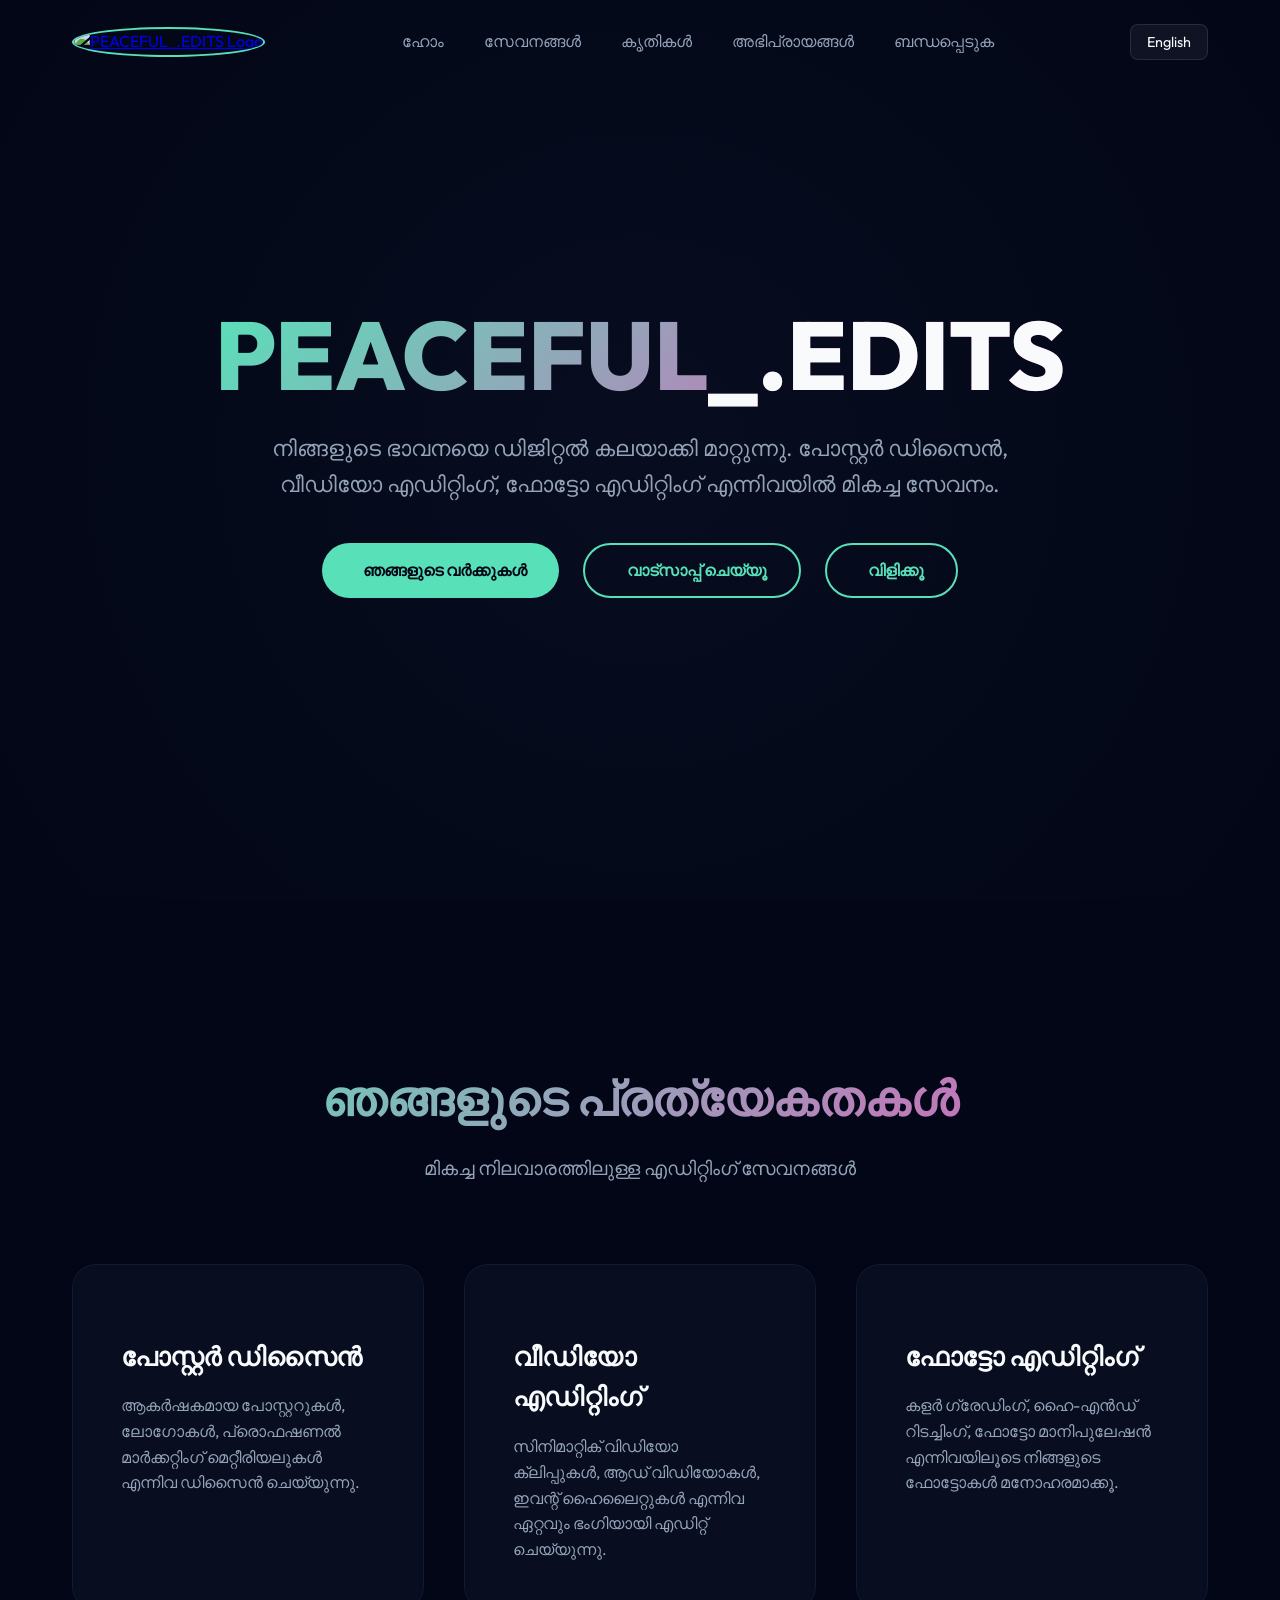
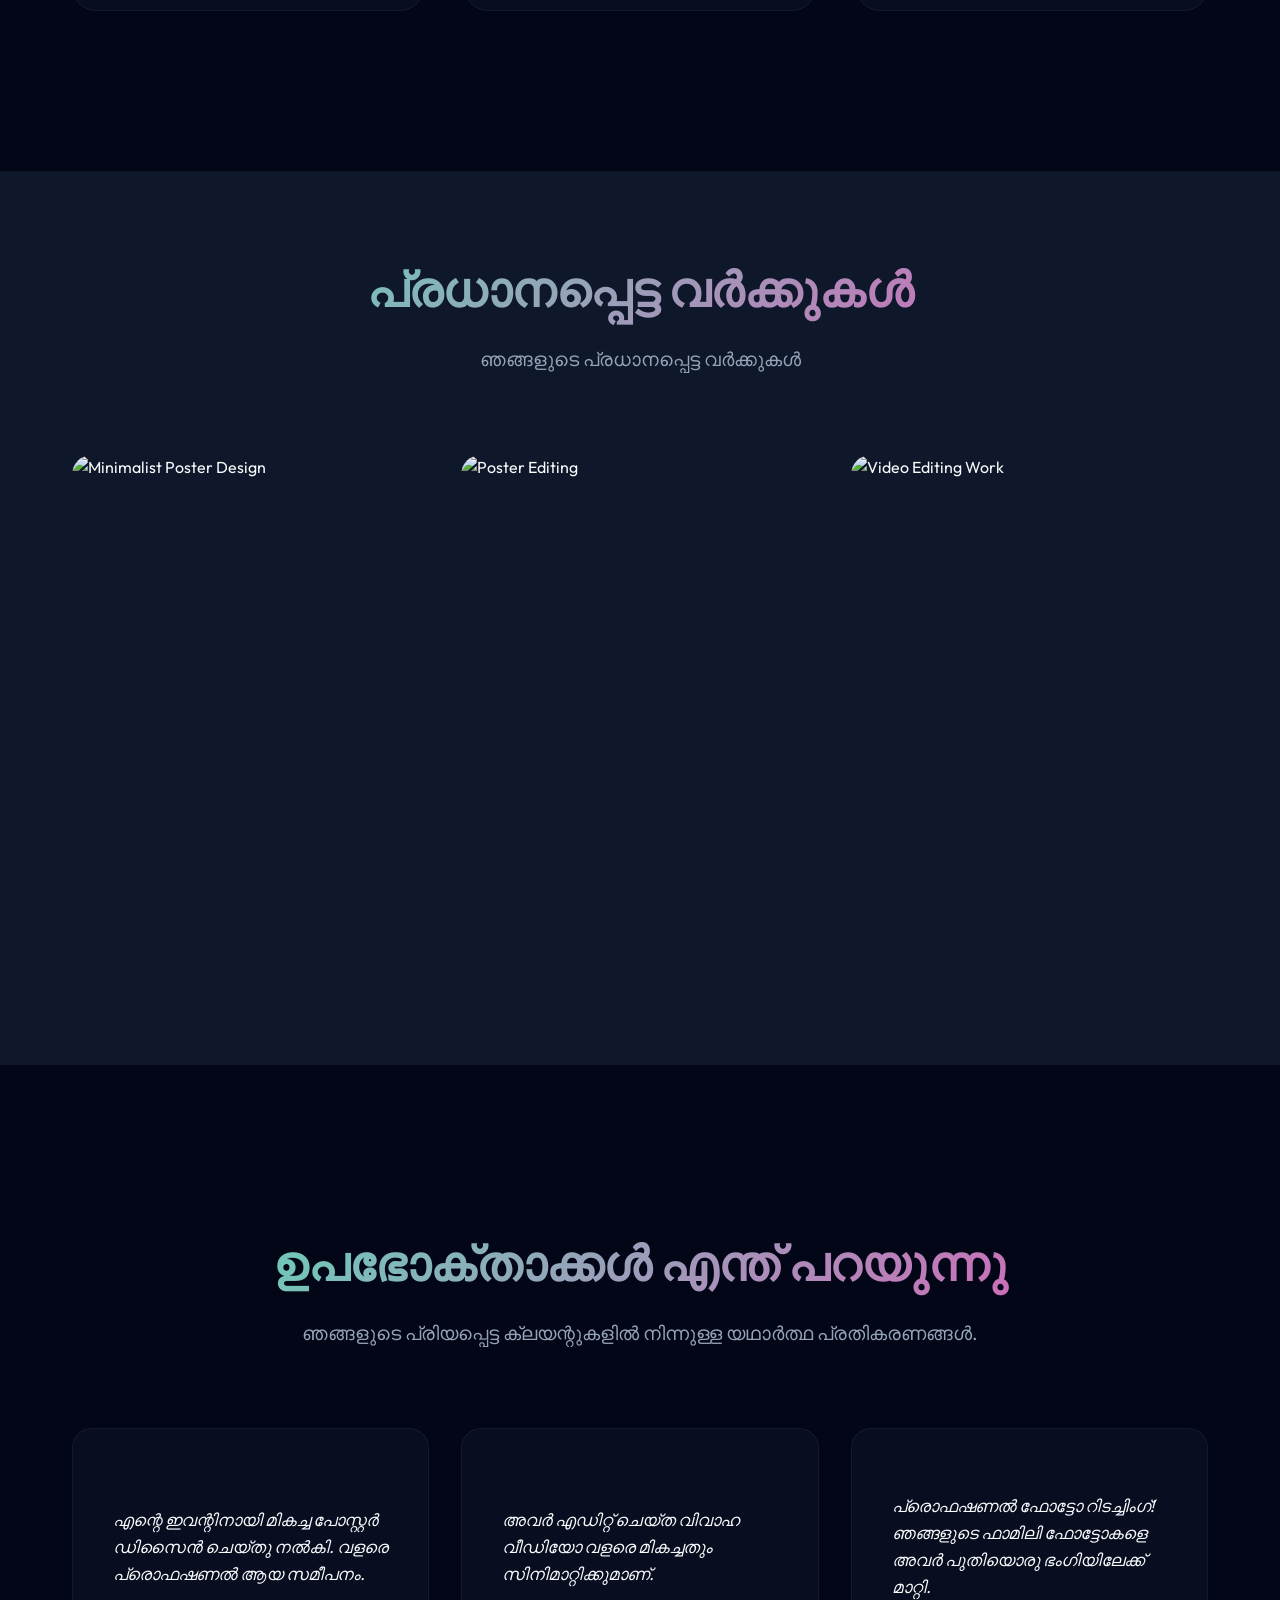
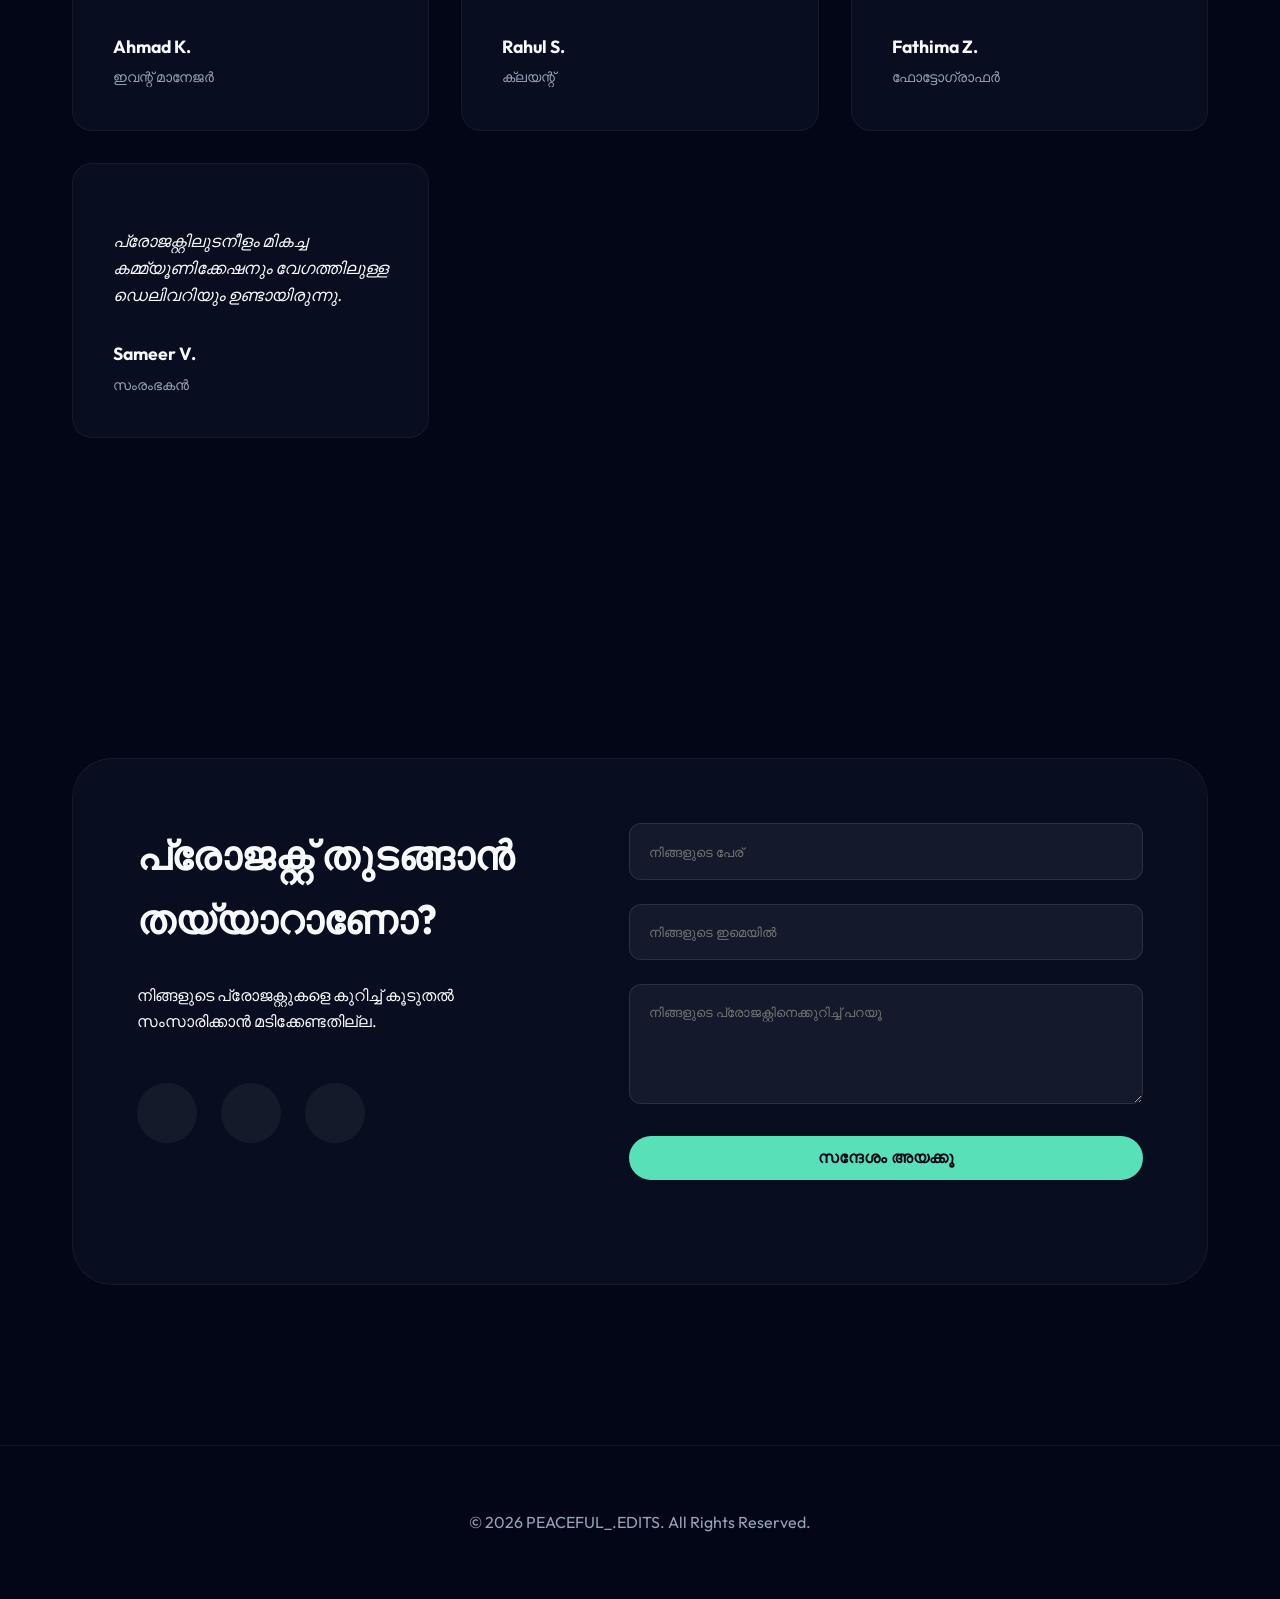
==== index.html @ 9d4e88ed "Add files via upload" ====
<!DOCTYPE html>
<html lang="en">
<head>
    <meta charset="UTF-8">
    <meta name="viewport" content="width=device-width, initial-scale=1.0">
    <title>PEACEFUL_.EDITS | Creative Portfolio</title>
    <meta name="description" content="Official portfolio of PEACEFUL_.EDITS. Experts in Poster Design, Video Editing, and Photo Editing. Bringing your creative vision to life.">
    <link rel="stylesheet" href="style.css">
    <link rel="preconnect" href="https://fonts.googleapis.com">
    <link rel="preconnect" href="https://fonts.gstatic.com" crossorigin>
    <link href="https://fonts.googleapis.com/css2?family=Outfit:wght@300;400;600;800&family=Playfair+Display:ital,wght@0,400..900;1,400..900&display=swap" rel="stylesheet">
    <script src="https://unpkg.com/lucide@latest"></script>
</head>
<body>
    <header id="navbar">
        <div class="container">
            <div class="logo">
                <a href="#home">
                    <img src="https://i.postimg.cc/RCPWM8dN/Screenshot-2026-04-01-063146.png" alt="PEACEFUL_.EDITS Logo">
                </a>
            </div>
            <nav>
                <ul class="nav-links">
                    <li><a href="#home" data-en="Home" data-ml="ഹോം">Home</a></li>
                    <li><a href="#services" data-en="Services" data-ml="സേവനങ്ങൾ">Services</a></li>
                    <li><a href="#portfolio" data-en="Works" data-ml="കൃതികൾ">Works</a></li>
                    <li><a href="#testimonials" data-en="Reviews" data-ml="അഭിപ്രായങ്ങൾ">Reviews</a></li>
                    <li><a href="#contact" data-en="Contact" data-ml="ബന്ധപ്പെടുക">Contact</a></li>
                </ul>
            </nav>
            <div class="nav-actions">
                <button id="lang-toggle" class="lang-btn">EN / മലയാളം</button>
                <div class="menu-toggle" id="mobile-menu">
                    <ion-icon name="menu-outline"></ion-icon>
                </div>
            </div>
        </div>
    </header>

    <section id="home" class="hero">
        <div class="hero-overlay"></div>
        <div class="container">
            <div class="hero-content">
                <h1 class="animate-up">PEACEFUL<span>_.EDITS</span></h1>
                <p class="animate-up delay-1" data-en="Transforming your imagination into digital art. Best service in Poster Design, Video Editing, and Photo Editing." data-ml="നിങ്ങളുടെ ഭാവനയെ ഡിജിറ്റൽ കലയാക്കി മാറ്റുന്നു. പോസ്റ്റർ ഡിസൈൻ, വീഡിയോ എഡിറ്റിംഗ്, ഫോട്ടോ എഡിറ്റിംഗ് എന്നിവയിൽ മികച്ച സേവനം.">നിങ്ങളുടെ ഭാവനയെ ഡിജിറ്റൽ കലയാക്കി മാറ്റുന്നു. പോസ്റ്റർ ഡിസൈൻ, വീഡിയോ എഡിറ്റിംഗ്, ഫോട്ടോ എഡിറ്റിംഗ് എന്നിവയിൽ മികച്ച സേവനം.</p>
                <div class="hero-btns animate-up delay-2">
                    <a href="#portfolio" class="btn btn-primary">
                        <ion-icon name="briefcase-outline"></ion-icon>
                        <span data-en="Our Works" data-ml="ഞങ്ങളുടെ വർക്കുകൾ">ഞങ്ങളുടെ വർക്കുകൾ</span>
                    </a>
                    <a href="https://wa.me/919544873314" class="btn btn-outline">
                        <ion-icon name="logo-whatsapp"></ion-icon>
                        <span data-en="WhatsApp Us" data-ml="വാട്സാപ്പ് ചെയ്യൂ">വാട്സാപ്പ് ചെയ്യൂ</span>
                    </a>
                    <a href="tel:+919544873314" class="btn btn-outline">
                        <ion-icon name="call-outline"></ion-icon>
                        <span data-en="Call Us" data-ml="വിളിക്കൂ">വിളിക്കൂ</span>
                    </a>
                </div>
            </div>
        </div>
    </section>

    <section id="services" class="services">
        <div class="container">
            <div class="section-title">
                <h2 data-en="Our Specialization" data-ml="ഞങ്ങളുടെ പ്രത്യേകതകൾ">Our Specialization</h2>
                <p data-en="Premium quality editing services" data-ml="മികച്ച നിലവാരത്തിലുള്ള എഡിറ്റിംഗ് സേവനങ്ങൾ">മികച്ച നിലവാരത്തിലുള്ള എഡിറ്റിംഗ് സേവനങ്ങൾ</p>
            </div>
            <div class="services-grid">
                <div class="service-card animate-up">
                    <div class="service-icon"><ion-icon name="color-palette-outline"></ion-icon></div>
                    <h3 data-en="Poster Design" data-ml="പോസ്റ്റർ ഡിസൈൻ">Poster Design</h3>
                    <p data-en="Designing attractive posters, logos, and professional marketing materials." data-ml="ആകർഷകമായ പോസ്റ്ററുകൾ, ലോഗോകൾ, പ്രൊഫഷണൽ മാർക്കറ്റിംഗ് മെറ്റീരിയലുകൾ എന്നിവ ഡിസൈൻ ചെയ്യുന്നു.">ആകർഷകമായ പോസ്റ്ററുകൾ, ലോഗോകൾ, പ്രൊഫഷണൽ മാർക്കറ്റിംഗ് മെറ്റീരിയലുകൾ എന്നിവ ഡിസൈൻ ചെയ്യുന്നു.</p>
                </div>
                <div class="service-card animate-up delay-1">
                    <div class="service-icon"><ion-icon name="videocam-outline"></ion-icon></div>
                    <h3 data-en="Video Editing" data-ml="വീഡിയോ എഡിറ്റിംഗ്">Video Editing</h3>
                    <p data-en="Cinematic video clips, ad videos, and event highlights are edited most beautifully." data-ml="സിനിമാറ്റിക് വിഡിയോ ക്ലിപ്പുകൾ, ആഡ് വിഡിയോകൾ, ഇവന്റ് ഹൈലൈറ്റുകൾ എന്നിവ ഏറ്റവും ഭംഗിയായി എഡിറ്റ് ചെയ്യുന്നു.">സിനിമാറ്റിക് വിഡിയോ ക്ലിപ്പുകൾ, ആഡ് വിഡിയോകൾ, ഇവന്റ് ഹൈലൈറ്റുകൾ എന്നിവ ഏറ്റവും ഭംഗിയായി എഡിറ്റ് ചെയ്യുന്നു.</p>
                </div>
                <div class="service-card animate-up delay-2">
                    <div class="service-icon"><ion-icon name="camera-outline"></ion-icon></div>
                    <h3 data-en="Photo Editing" data-ml="ഫോട്ടോ എഡിറ്റിംഗ്">Photo Editing</h3>
                    <p data-en="Make your photos beautiful through color grading, high-end retouching, and photo manipulation." data-ml="കളർ ഗ്രേഡിംഗ്, ഹൈ-എൻഡ് റിടച്ചിംഗ്, ഫോട്ടോ മാനിപുലേഷൻ എന്നിവയിലൂടെ നിങ്ങളുടെ ഫോട്ടോകൾ മനോഹരമാക്കൂ.">കളർ ഗ്രേഡിംഗ്, ഹൈ-എൻഡ് റിടച്ചിംഗ്, ഫോട്ടോ മാനിപുലേഷൻ എന്നിവയിലൂടെ നിങ്ങളുടെ ഫോട്ടോകൾ മനോഹരമാക്കൂ.</p>
                </div>
            </div>
        </div>
    </section>

    <section id="portfolio" class="portfolio">
        <div class="container">
            <div class="section-title">
                <h2 data-en="Featured Portfolio" data-ml="പ്രധാനപ്പെട്ട വർക്കുകൾ">Featured Portfolio</h2>
                <p data-en="Some of our highlighted projects" data-ml="ഞങ്ങളുടെ പ്രധാനപ്പെട്ട വർക്കുകൾ">ഞങ്ങളുടെ പ്രധാനപ്പെട്ട വർക്കുകൾ</p>
            </div>
            <div class="portfolio-grid">
                <div class="portfolio-item animate-up">
                    <div class="portfolio-img-box">
                        <img src="https://i.postimg.cc/GprLPJKK/Screenshot-2026-04-01-063219.png" alt="Minimalist Poster Design">
                    </div>
                    <div class="portfolio-info">
                        <h4 data-en="Minimalist Poster" data-ml="മിനിമലിസ്റ്റ് പോസ്റ്റർ">Minimalist Poster</h4>
                        <span data-en="Poster Design" data-ml="പോസ്റ്റർ ഡിസൈൻ">Poster Design</span>
                    </div>
                </div>
                <div class="portfolio-item animate-up delay-1">
                    <div class="portfolio-img-box">
                        <img src="https://i.postimg.cc/B6jntZMG/Screenshot-2026-04-01-063252.png" alt="Poster Editing">
                    </div>
                    <div class="portfolio-info">
                        <h4 data-en="Poster Design" data-ml="പോസ്റ്റർ ഡിസൈൻ">Poster Design</h4>
                        <span data-en="Poster Editing" data-ml="പോസ്റ്റർ എഡിറ്റിംഗ്">Poster Editing</span>
                    </div>
                </div>
                <a href="https://www.instagram.com/reel/DV6fA9Rk_r7/?utm_source=ig_web_copy_link&igsh=MzRlODBiNWFlZA==" target="_blank" class="portfolio-item animate-up delay-2">
                    <div class="portfolio-img-box">
                        <img src="https://i.postimg.cc/t4cfpXZ5/Screenshot-2026-04-01-063337.png" alt="Video Editing Work">
                        <div class="play-overlay">
                            <ion-icon name="play-circle-outline"></ion-icon>
                        </div>
                    </div>
                    <div class="portfolio-info">
                        <h4 data-en="Motion Graphics" data-ml="മോഷൻ ഗ്രാഫിക്സ്">Motion Graphics</h4>
                        <span data-en="Video Editing" data-ml="വീഡിയോ എഡിറ്റിംഗ്">Video Editing</span>
                    </div>
                </a>
            </div>
        </div>
    </section>

    <section id="testimonials" class="testimonials">
        <div class="container">
            <div class="section-title">
                <h2 data-en="What Our Customers Say" data-ml="ഉപഭോക്താക്കൾ എന്ത് പറയുന്നു">What Our Customers Say</h2>
                <p data-en="Real feedback from our valued clients." data-ml="ഞങ്ങളുടെ പ്രിയപ്പെട്ട ക്ലയന്റുകളിൽ നിന്നുള്ള യഥാർത്ഥ പ്രതികരണങ്ങൾ.">Real feedback from our valued clients.</p>
            </div>
            <div class="testimonials-grid">
                <div class="testimonial-card animate-up">
                    <div class="quote-icon"><ion-icon name="chatbubbles-outline"></ion-icon></div>
                    <p data-en="Excellent poster design for my event. Very professional approach." data-ml="എന്റെ ഇവന്റിനായി മികച്ച പോസ്റ്റർ ഡിസൈൻ ചെയ്തു നൽകി. വളരെ പ്രൊഫഷണൽ ആയ സമീപനം.">Excellent poster design for my event. Very professional approach.</p>
                    <div class="client-info">
                        <h5>Ahmad K.</h5>
                        <span data-en="Event Manager" data-ml="ഇവന്റ് മാനേജർ">Event Manager</span>
                    </div>
                </div>
                <div class="testimonial-card animate-up delay-1">
                    <div class="quote-icon"><ion-icon name="chatbubbles-outline"></ion-icon></div>
                    <p data-en="The wedding video they edited was top-notch and highly cinematic." data-ml="അവർ എഡിറ്റ് ചെയ്ത വിവാഹ വീഡിയോ വളരെ മികച്ചതും സിനിമാറ്റിക്കുമാണ്.">The wedding video they edited was top-notch and highly cinematic.</p>
                    <div class="client-info">
                        <h5>Rahul S.</h5>
                        <span data-en="Client" data-ml="ക്ലയന്റ്">Client</span>
                    </div>
                </div>
                <div class="testimonial-card animate-up delay-2">
                    <div class="quote-icon"><ion-icon name="chatbubbles-outline"></ion-icon></div>
                    <p data-en="Professional photo retouching! They made our family photos look amazing." data-ml="പ്രൊഫഷണൽ ഫോട്ടോ റിടച്ചിംഗ്! ഞങ്ങളുടെ ഫാമിലി ഫോട്ടോകളെ അവർ പുതിയൊരു ഭംഗിയിലേക്ക് മാറ്റി.">Professional photo retouching! They made our family photos look amazing.</p>
                    <div class="client-info">
                        <h5>Fathima Z.</h5>
                        <span data-en="Photographer" data-ml="ഫോട്ടോഗ്രാഫർ">Photographer</span>
                    </div>
                </div>
                <div class="testimonial-card animate-up">
                    <div class="quote-icon"><ion-icon name="chatbubbles-outline"></ion-icon></div>
                    <p data-en="Fast delivery and great communication throughout the project." data-ml="പ്രോജക്റ്റിലുടനീളം മികച്ച കമ്മ്യൂണിക്കേഷനും വേഗത്തിലുള്ള ഡെലിവറിയും ഉണ്ടായിരുന്നു.">Fast delivery and great communication throughout the project.</p>
                    <div class="client-info">
                        <h5>Sameer V.</h5>
                        <span data-en="Entrepreneur" data-ml="സംരംഭകൻ">Entrepreneur</span>
                    </div>
                </div>
            </div>
        </div>
    </section>

    <section id="contact" class="contact">
        <div class="container">
            <div class="contact-box animate-up">
                <div class="contact-info">
                    <h2 data-en="Ready to Build Your Project?" data-ml="പ്രോജക്റ്റ് തുടങ്ങാൻ തയ്യാറാണോ?">Ready to Build Your Project?</h2>
                    <p data-en="Feel free to talk more about your projects." data-ml="നിങ്ങളുടെ പ്രോജക്റ്റുകളെ കുറിച്ച് കൂടുതൽ സംസാരിക്കാൻ മടിക്കേണ്ടതില്ല.">നിങ്ങളുടെ പ്രോജക്റ്റുകളെ കുറിച്ച് കൂടുതൽ സംസാരിക്കാൻ മടിക്കേണ്ടതില്ല.</p>
                    <div class="social-links">
                        <a href="https://instagram.com/peaceful_.edits" target="_blank" title="Instagram"><ion-icon name="logo-instagram"></ion-icon></a>
                        <a href="https://wa.me/919544873314" target="_blank" title="WhatsApp"><ion-icon name="logo-whatsapp"></ion-icon></a>
                        <a href="tel:+919544873314" title="Call"><ion-icon name="call-outline"></ion-icon></a>
                    </div>
                </div>
                <form id="contact-form" class="contact-form">
                    <div class="form-group">
                        <input type="text" placeholder="Your Name" data-placeholder-en="Your Name" data-placeholder-ml="നിങ്ങളുടെ പേര്" required>
                    </div>
                    <div class="form-group">
                        <input type="email" placeholder="Your Email" data-placeholder-en="Your Email" data-placeholder-ml="നിങ്ങളുടെ ഇമെയിൽ" required>
                    </div>
                    <div class="form-group">
                        <textarea placeholder="Tell us about your project" data-placeholder-en="Tell us about your project" data-placeholder-ml="നിങ്ങളുടെ പ്രോജക്റ്റിനെക്കുറിച്ച് പറയൂ" rows="5" required></textarea>
                    </div>
                    <button type="submit" class="btn btn-primary" data-en="Send Message" data-ml="സന്ദേശം അയക്കൂ">Send Message</button>
                    <p id="form-status" class="form-status"></p>
                </form>
            </div>
        </div>
    </section>

    <footer>
        <div class="container">
            <p>&copy; 2026 PEACEFUL_.EDITS. All Rights Reserved.</p>
        </div>
    </footer>

    <script src="script.js"></script>
    <script type="module" src="https://unpkg.com/ionicons@5.5.2/dist/ionicons/ionicons.esm.js"></script>
    <script nomodule src="https://unpkg.com/ionicons@5.5.2/dist/ionicons/ionicons.js"></script>
</body>
</html>
---- style.css ----
:root {
    --primary: #58E1B9;
    --dark: #0F172A;
    --darker: #020617;
    --white: #F8FAFC;
    --gray: #94A3B8;
    --accent: #E158B9;
    --gradient: linear-gradient(135deg, #58E1B9, #E158B9);
    --transition: all 0.4s cubic-bezier(0.2, 1, 0.3, 1);
}

* {
    margin: 0;
    padding: 0;
    box-sizing: border-box;
}

body {
    font-family: 'Outfit', sans-serif;
    line-height: 1.6;
    background-color: var(--darker);
    color: var(--white);
    overflow-x: hidden;
}

.container {
    max-width: 1200px;
    margin: 0 auto;
    padding: 0 2rem;
}

/* Header & Navbar */
#navbar {
    position: fixed;
    top: 0;
    left: 0;
    width: 100%;
    z-index: 1000;
    padding: 1.5rem 0;
    background: transparent;
    transition: var(--transition);
}

#navbar.scrolled {
    background: rgba(2, 6, 23, 0.85);
    backdrop-filter: blur(12px);
    padding: 1rem 0;
    border-bottom: 1px solid rgba(255, 255, 255, 0.1);
}

#navbar .container {
    display: flex;
    justify-content: space-between;
    align-items: center;
}

.logo {
    display: flex;
    align-items: center;
    gap: 1rem;
    cursor: pointer;
}

.logo img {
    height: 50px;
    width: 50px;
    border-radius: 50%;
    object-fit: cover;
    border: 2px solid var(--primary);
    transition: var(--transition);
}

.logo:hover img {
    transform: scale(1.1) rotate(5deg);
    border-color: var(--accent);
}

.nav-links {
    display: flex;
    list-style: none;
    gap: 2.5rem;
}

.nav-links a {
    text-decoration: none;
    color: var(--gray);
    font-weight: 500;
    transition: var(--transition);
    position: relative;
}

.nav-links a:hover, .nav-links a.active {
    color: var(--white);
}

.nav-links a::after {
    content: '';
    position: absolute;
    bottom: -5px;
    left: 0;
    width: 0;
    height: 2px;
    background: var(--primary);
    transition: var(--transition);
}

.nav-links a:hover::after {
    width: 100%;
}

.nav-actions {
    display: flex;
    align-items: center;
    gap: 1.5rem;
}

.lang-btn {
    background: rgba(255, 255, 255, 0.05);
    border: 1px solid rgba(255, 255, 255, 0.1);
    color: var(--white);
    padding: 0.5rem 1rem;
    border-radius: 8px;
    cursor: pointer;
    font-family: inherit;
    font-size: 0.9rem;
    transition: var(--transition);
}

.lang-btn:hover {
    background: var(--primary);
    color: var(--darker);
}

.menu-toggle {
    display: none;
    font-size: 2rem;
    cursor: pointer;
    color: var(--white);
    transition: var(--transition);
}

.menu-toggle:hover {
    color: var(--primary);
}

/* Hero Section */
.hero {
    height: 100vh;
    display: flex;
    align-items: center;
    justify-content: center;
    position: relative;
    background: url('https://i.postimg.cc/ZqVWCMmd/hero.jpg') center/cover no-repeat;
    /* I used an Unsplash alternative in case the path to the generated image is not straightforward yet */
    text-align: center;
    overflow: hidden;
}

.hero-overlay {
    position: absolute;
    top: 0;
    left: 0;
    width: 100%;
    height: 100%;
    background: radial-gradient(circle, rgba(15, 23, 42, 0.4) 0%, rgba(2, 6, 23, 0.9) 100%);
}

.hero-content {
    position: relative;
    z-index: 1;
}

.hero h1 {
    font-size: clamp(3rem, 10vw, 6rem);
    font-weight: 800;
    margin-bottom: 1.5rem;
    line-height: 1.1;
    background: var(--gradient);
    -webkit-background-clip: text;
    background-clip: text;
    -webkit-text-fill-color: transparent;
}

.hero h1 span {
    color: var(--white);
    -webkit-text-fill-color: var(--white);
}

.hero p {
    font-size: clamp(1rem, 2.5vw, 1.4rem);
    color: var(--gray);
    max-width: 800px;
    margin: 0 auto 2.5rem;
}

.hero-btns {
    display: flex;
    justify-content: center;
    gap: 1.5rem;
}

.btn {
    padding: 0.8rem 2rem;
    border-radius: 50px;
    font-weight: 600;
    text-decoration: none;
    transition: var(--transition);
    display: inline-flex;
    align-items: center;
    justify-content: center;
    gap: 0.6rem;
    cursor: pointer;
    border: none;
    font-size: 1rem;
}

.btn ion-icon {
    font-size: 1.3rem;
}

.btn-primary {
    background: var(--primary);
    color: var(--darker);
}

.btn-primary:hover {
    transform: translateY(-5px);
    box-shadow: 0 10px 20px rgba(88, 225, 185, 0.3);
}

.btn-outline {
    background: transparent;
    border: 2px solid var(--primary);
    color: var(--primary);
}


/* Services */
.services {
    padding: 10rem 0;
}

.section-title {
    text-align: center;
    margin-bottom: 5rem;
}

.section-title h2 {
    font-size: 3rem;
    margin-bottom: 1rem;
    background: var(--gradient);
    -webkit-background-clip: text;
    background-clip: text;
    -webkit-text-fill-color: transparent;
}

.section-title p {
    color: var(--gray);
    font-size: 1.2rem;
}

.services-grid {
    display: grid;
    grid-template-columns: repeat(auto-fit, minmax(300px, 1fr));
    gap: 2.5rem;
}

.service-card {
    background: rgba(15, 23, 42, 0.5);
    padding: 3rem;
    border-radius: 24px;
    border: 1px solid rgba(255, 255, 255, 0.05);
    transition: var(--transition);
    backdrop-filter: blur(8px);
}

.service-card:hover {
    transform: translateY(-10px);
    border-color: var(--primary);
    box-shadow: 0 20px 40px rgba(0, 0, 0, 0.4);
}

.service-icon {
    font-size: 2.5rem;
    color: var(--primary);
    margin-bottom: 1.5rem;
}

.service-card h3 {
    font-size: 1.6rem;
    margin-bottom: 1rem;
}

.service-card p {
    color: var(--gray);
    font-size: 1rem;
}

/* Portfolio */
.portfolio {
    padding: 5rem 0 10rem;
    background-color: var(--dark);
}

.portfolio-grid {
    display: grid;
    grid-template-columns: repeat(auto-fit, minmax(350px, 1fr));
    gap: 2rem;
}

.portfolio-item {
    position: relative;
    border-radius: 20px;
    overflow: hidden;
    cursor: pointer;
    display: block;
    text-decoration: none;
    color: inherit;
}

.portfolio-img-box {
    height: 450px;
    transition: var(--transition);
}

.portfolio-img-box img {
    width: 100%;
    height: 100%;
    object-fit: cover;
    transition: var(--transition);
}

.play-overlay {
    position: absolute;
    top: 50%;
    left: 50%;
    transform: translate(-50%, -50%);
    font-size: 5rem;
    color: rgba(255, 255, 255, 0.5);
    z-index: 5;
    pointer-events: none;
    transition: var(--transition);
}

.portfolio-item:hover .play-overlay {
    color: rgba(255, 255, 255, 0.9);
    transform: translate(-50%, -50%) scale(1.1);
}

.portfolio-info {
    position: absolute;
    bottom: 0;
    left: 0;
    width: 100%;
    padding: 2rem;
    background: linear-gradient(to top, rgba(2, 6, 23, 0.9), transparent);
    transform: translateY(20px);
    opacity: 0;
    transition: var(--transition);
}

.portfolio-item:hover .portfolio-info {
    transform: translateY(0);
    opacity: 1;
}

.portfolio-item:hover .portfolio-img-box img {
    transform: scale(1.1);
}

.portfolio-info h4 {
    font-size: 1.3rem;
    margin-bottom: 0.3rem;
}

.portfolio-info span {
    color: var(--primary);
    font-weight: 500;
}

/* Testimonials */
.testimonials {
    padding: 10rem 0;
}

.testimonials-grid {
    display: grid;
    grid-template-columns: repeat(auto-fit, minmax(280px, 1fr));
    gap: 2rem;
}

.testimonial-card {
    background: rgba(15, 23, 42, 0.5);
    padding: 2.5rem;
    border-radius: 20px;
    border: 1px solid rgba(255, 255, 255, 0.05);
    transition: var(--transition);
    display: flex;
    flex-direction: column;
    justify-content: space-between;
}

.testimonial-card:hover {
    transform: translateY(-10px);
    border-color: var(--accent);
}

.quote-icon {
    color: var(--accent);
    margin-bottom: 1.5rem;
    opacity: 0.5;
}

.testimonial-card p {
    font-style: italic;
    color: var(--white);
    margin-bottom: 2rem;
    font-size: 1.05rem;
}

.client-info h5 {
    font-size: 1.1rem;
    margin-bottom: 0.2rem;
}

.client-info span {
    color: var(--gray);
    font-size: 0.9rem;
}

/* Contact */
.contact {
    padding: 10rem 0;
}

.contact-box {
    display: grid;
    grid-template-columns: 1fr 1.2fr;
    gap: 4rem;
    padding: 4rem;
    background: rgba(15, 23, 42, 0.5);
    border-radius: 40px;
    border: 1px solid rgba(255, 255, 255, 0.05);
}

.contact-info h2 {
    font-size: 2.5rem;
    margin-bottom: 2rem;
}

.social-links {
    display: flex;
    gap: 1.5rem;
    margin-top: 3rem;
}

.social-links {
    display: flex;
    flex-wrap: wrap;
    gap: 1.5rem;
    margin-top: 3rem;
}

.social-links a {
    width: 60px;
    height: 60px;
    background: rgba(255, 255, 255, 0.05);
    display: flex;
    align-items: center;
    justify-content: center;
    border-radius: 50%;
    color: var(--white);
    text-decoration: none;
    transition: var(--transition);
}

.social-links a:hover {
    background: var(--primary);
    color: var(--darker);
    transform: rotate(15deg) scale(1.1);
}

.contact-form {
    display: flex;
    flex-direction: column;
    gap: 1.5rem;
}

.form-group input, .form-group textarea {
    width: 100%;
    padding: 1.2rem;
    background: rgba(255, 255, 255, 0.05);
    border: 1px solid rgba(255, 255, 255, 0.1);
    border-radius: 12px;
    color: var(--white);
    font-family: inherit;
    outline: none;
    transition: var(--transition);
}

.form-group input:focus, .form-group textarea:focus {
    border-color: var(--primary);
    background: rgba(255, 255, 255, 0.1);
}

.form-status {
    text-align: center;
    margin-top: 1rem;
    font-weight: 500;
}

/* Animations */
.animate-up {
    opacity: 0;
    transform: translateY(30px);
    transition: opacity 1s cubic-bezier(0.2, 1, 0.3, 1), transform 1s cubic-bezier(0.2, 1, 0.3, 1);
}

.animate-up.show {
    opacity: 1;
    transform: translateY(0);
}

.delay-1 { transition-delay: 0.2s; }
.delay-2 { transition-delay: 0.4s; }

/* Footer */
footer {
    padding: 4rem 0;
    text-align: center;
    border-top: 1px solid rgba(255, 255, 255, 0.05);
    color: var(--gray);
}

/* Mobile Responsive Enhancements */
@media (max-width: 968px) {
    .container {
        padding: 0 1.5rem;
    }

    .contact-box {
        grid-template-columns: 1fr;
        gap: 3rem;
        padding: 2.5rem 1.5rem;
    }

    .section-title h2 {
        font-size: 2.5rem;
    }
}

@media (max-width: 768px) {
    #navbar {
        padding: 1rem 0;
        background: rgba(2, 6, 23, 0.95);
        backdrop-filter: blur(10px);
    }

    .menu-toggle {
        display: block;
        z-index: 1001;
    }

    .nav-links {
        position: fixed;
        top: 0;
        right: -100%;
        width: 80%;
        height: 100vh;
        background: var(--darker);
        flex-direction: column;
        justify-content: center;
        align-items: center;
        gap: 2rem;
        transition: 0.5s cubic-bezier(0.2, 1, 0.3, 1);
        z-index: 1000;
        box-shadow: -10px 0 30px rgba(0, 0, 0, 0.5);
    }

    .nav-links.active {
        right: 0;
    }

    .nav-links a {
        font-size: 1.5rem;
    }

    .hero {
        padding-top: 80px;
        height: auto;
        min-height: 100vh;
    }

    .hero-content h1 {
        font-size: 3.5rem;
    }

    .hero-btns {
        flex-direction: column;
        gap: 1rem;
    }

    .btn {
        width: 100%;
        padding: 1rem;
    }

    .services, .portfolio, .testimonials, .contact {
        padding: 5rem 0;
    }

    .portfolio-grid {
        grid-template-columns: 1fr;
    }

    .portfolio-img-box {
        height: 350px;
    }

    .service-card {
        padding: 2rem;
    }

    .contact-info h2 {
        font-size: 2rem;
    }

    .social-links {
        justify-content: center;
    }
}

@media (max-width: 480px) {
    .hero-content h1 {
        font-size: 2.8rem;
    }

    .section-title h2 {
        font-size: 2rem;
    }
}
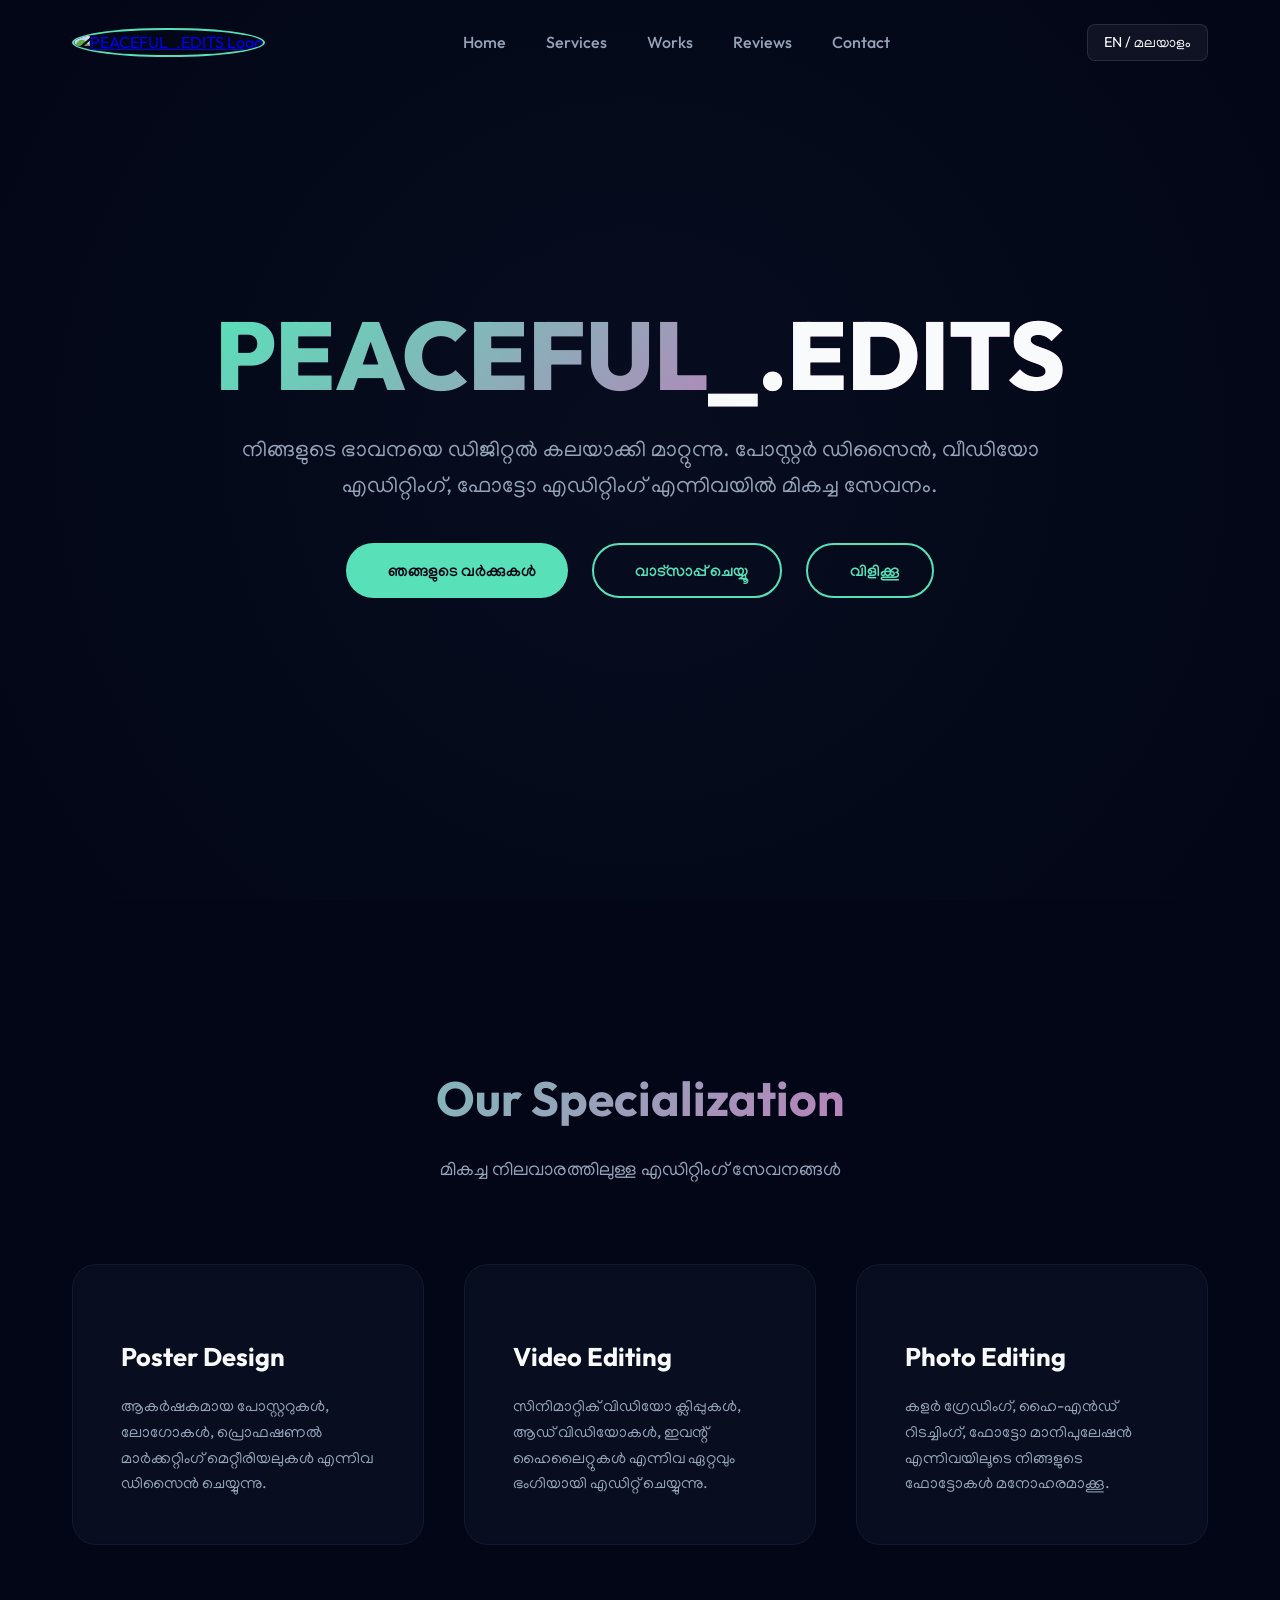
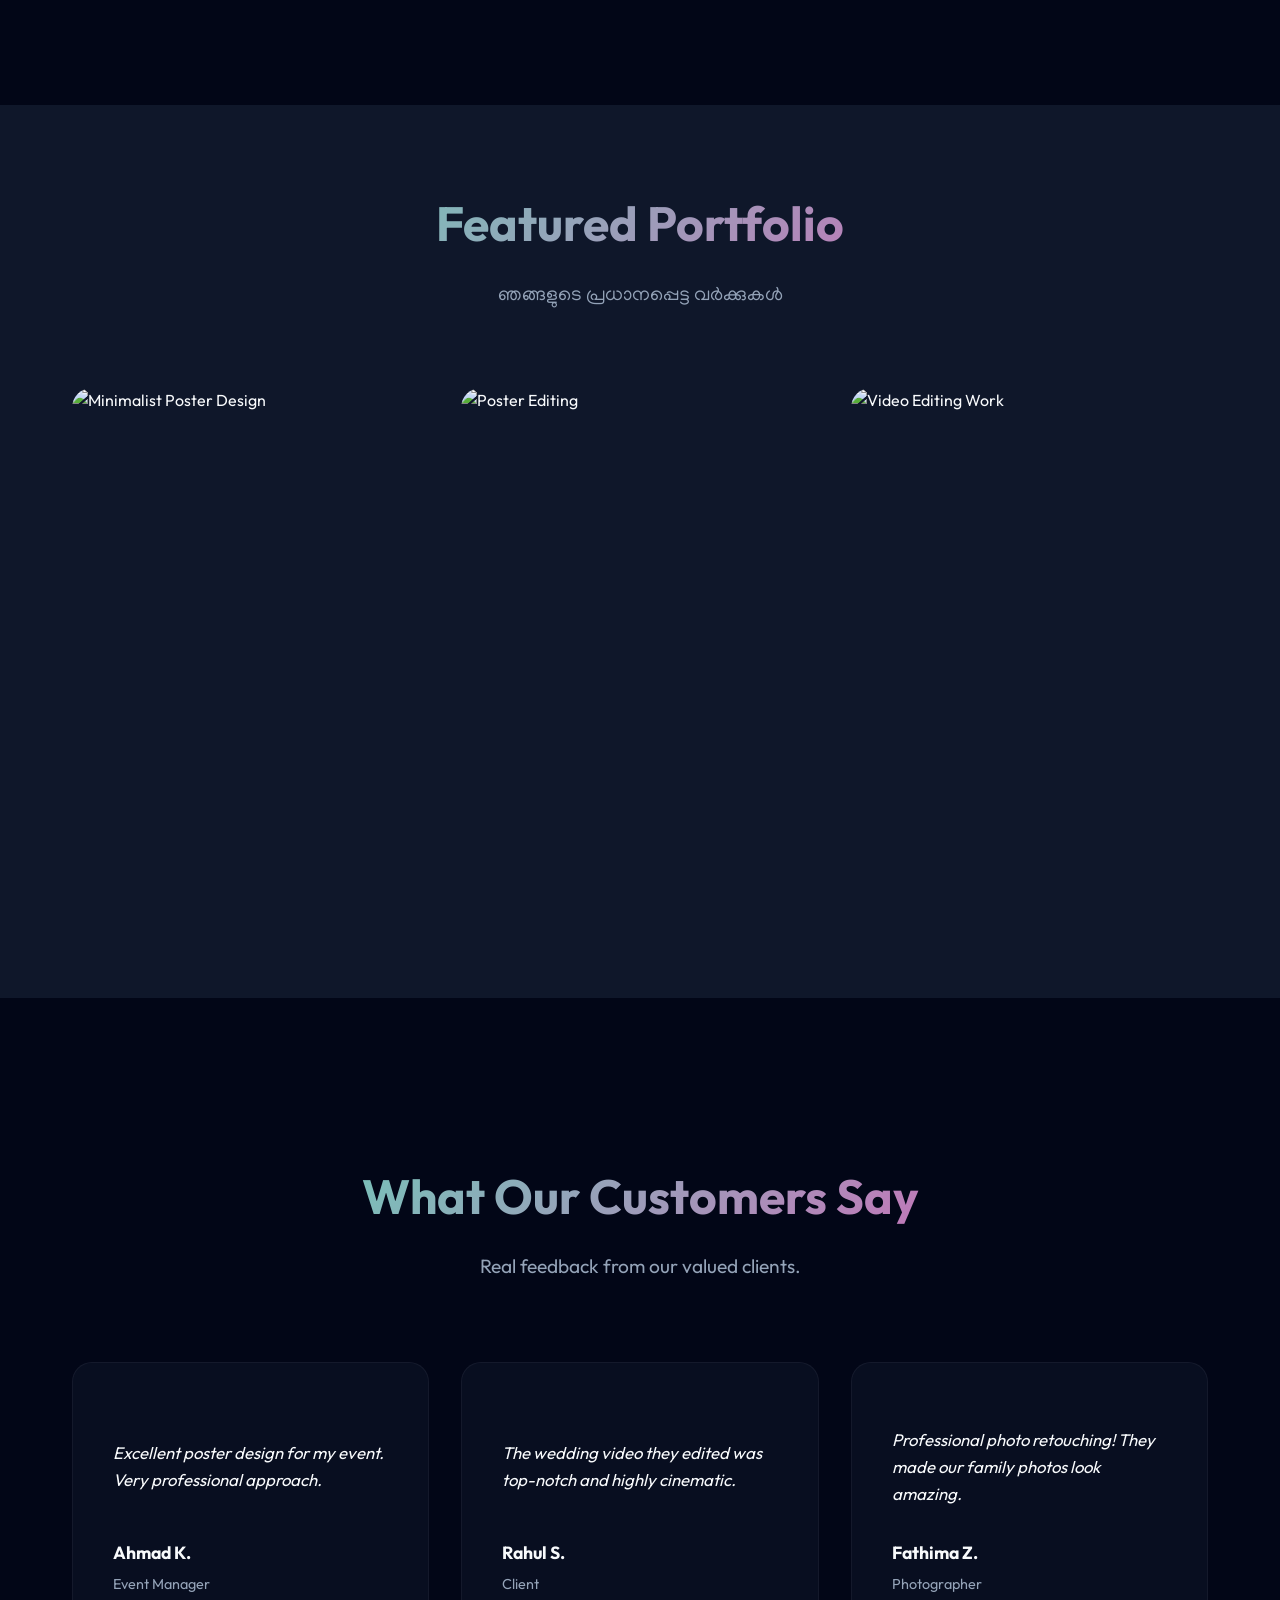
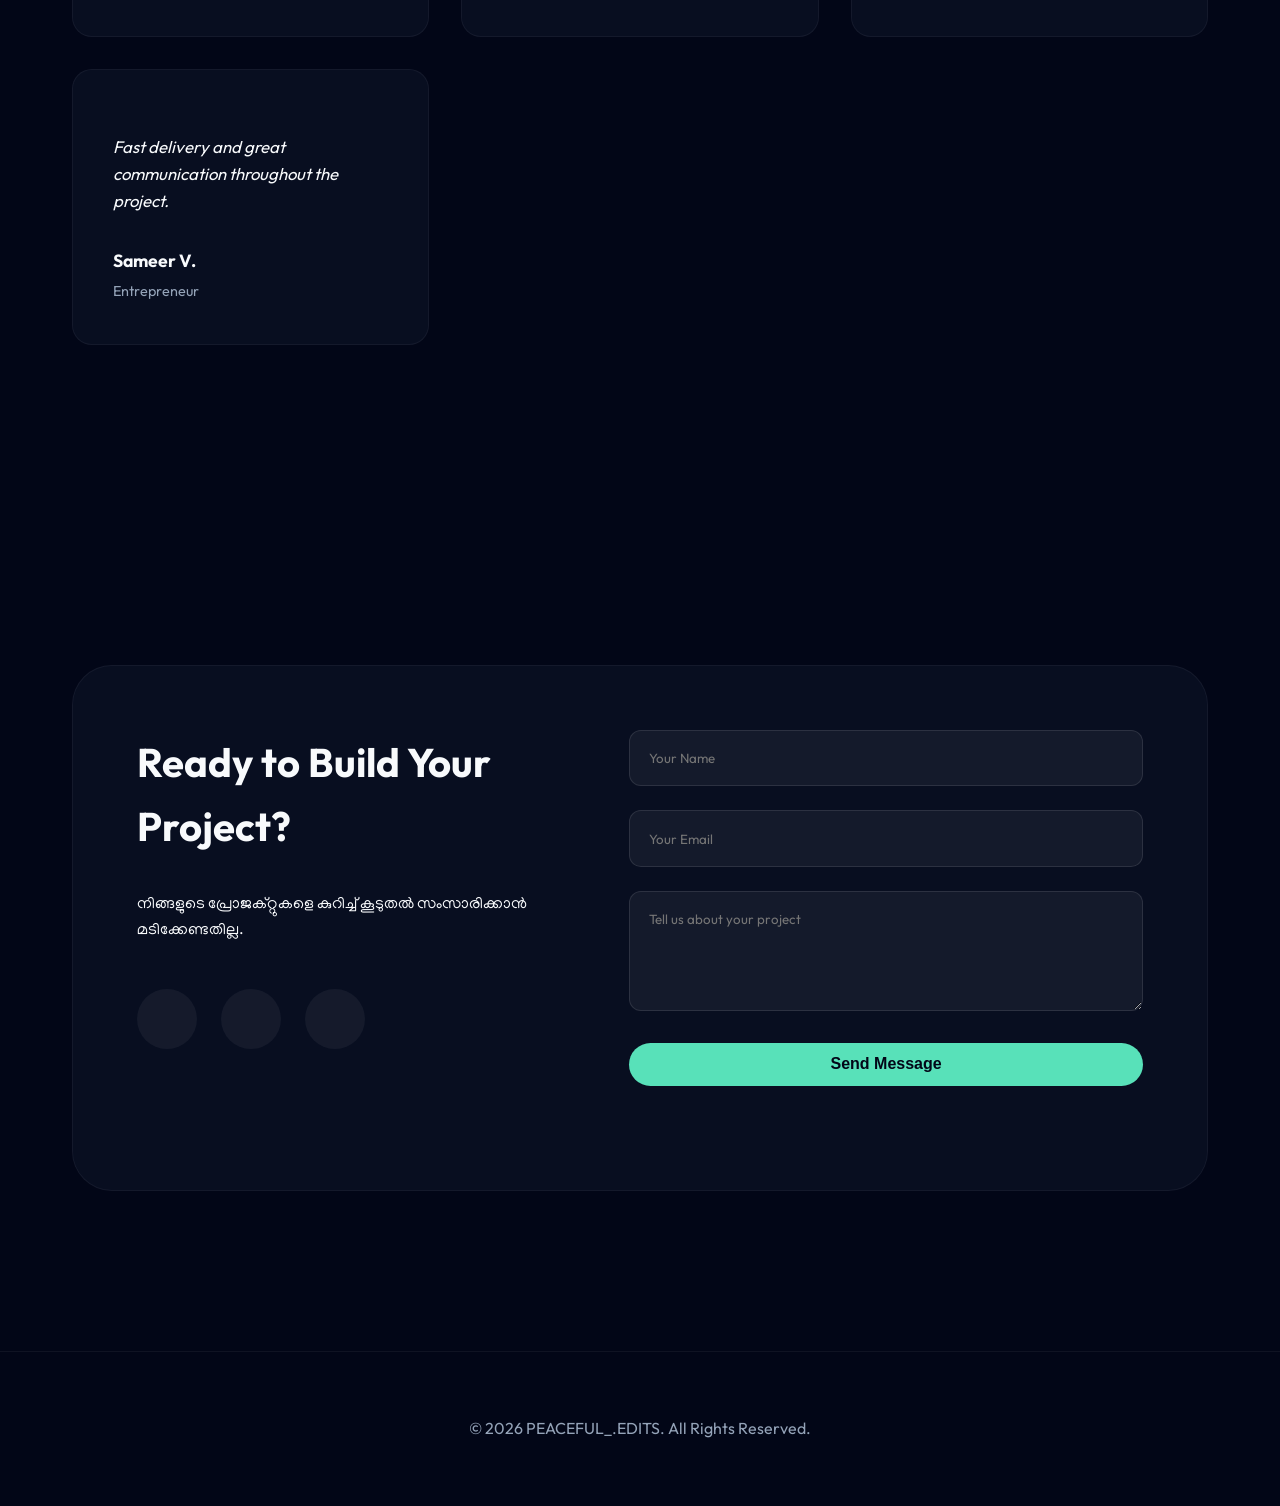
==== commit 09417b6d: "Add files via upload" ====
--- a/index.html
+++ b/index.html
@@ -1,22 +1,29 @@
 <!DOCTYPE html>
 <html lang="en">
+
 <head>
+    <meta name="google-site-verification" content="SCnqg51S7yaGt38QC3GCV-_LB6gLU9GJ6HuAJWb5Tbs" />
     <meta charset="UTF-8">
     <meta name="viewport" content="width=device-width, initial-scale=1.0">
     <title>PEACEFUL_.EDITS | Creative Portfolio</title>
-    <meta name="description" content="Official portfolio of PEACEFUL_.EDITS. Experts in Poster Design, Video Editing, and Photo Editing. Bringing your creative vision to life.">
+    <meta name="description"
+        content="Official portfolio of PEACEFUL_.EDITS. Experts in Poster Design, Video Editing, and Photo Editing. Bringing your creative vision to life.">
     <link rel="stylesheet" href="style.css">
     <link rel="preconnect" href="https://fonts.googleapis.com">
     <link rel="preconnect" href="https://fonts.gstatic.com" crossorigin>
-    <link href="https://fonts.googleapis.com/css2?family=Outfit:wght@300;400;600;800&family=Playfair+Display:ital,wght@0,400..900;1,400..900&display=swap" rel="stylesheet">
+    <link
+        href="https://fonts.googleapis.com/css2?family=Outfit:wght@300;400;600;800&family=Manjari:wght@100;400;700&family=Playfair+Display:ital,wght@0,400..900;1,400..900&display=swap"
+        rel="stylesheet">
     <script src="https://unpkg.com/lucide@latest"></script>
 </head>
+
 <body>
     <header id="navbar">
         <div class="container">
             <div class="logo">
                 <a href="#home">
-                    <img src="https://i.postimg.cc/RCPWM8dN/Screenshot-2026-04-01-063146.png" alt="PEACEFUL_.EDITS Logo">
+                    <img src="https://i.postimg.cc/RCPWM8dN/Screenshot-2026-04-01-063146.png"
+                        alt="PEACEFUL_.EDITS Logo">
                 </a>
             </div>
             <nav>
@@ -42,7 +49,11 @@
         <div class="container">
             <div class="hero-content">
                 <h1 class="animate-up">PEACEFUL<span>_.EDITS</span></h1>
-                <p class="animate-up delay-1" data-en="Transforming your imagination into digital art. Best service in Poster Design, Video Editing, and Photo Editing." data-ml="നിങ്ങളുടെ ഭാവനയെ ഡിജിറ്റൽ കലയാക്കി മാറ്റുന്നു. പോസ്റ്റർ ഡിസൈൻ, വീഡിയോ എഡിറ്റിംഗ്, ഫോട്ടോ എഡിറ്റിംഗ് എന്നിവയിൽ മികച്ച സേവനം.">നിങ്ങളുടെ ഭാവനയെ ഡിജിറ്റൽ കലയാക്കി മാറ്റുന്നു. പോസ്റ്റർ ഡിസൈൻ, വീഡിയോ എഡിറ്റിംഗ്, ഫോട്ടോ എഡിറ്റിംഗ് എന്നിവയിൽ മികച്ച സേവനം.</p>
+                <p class="animate-up delay-1"
+                    data-en="Transforming your imagination into digital art. Best service in Poster Design, Video Editing, and Photo Editing."
+                    data-ml="നിങ്ങളുടെ ഭാവനയെ ഡിജിറ്റൽ കലയാക്കി മാറ്റുന്നു. പോസ്റ്റർ ഡിസൈൻ, വീഡിയോ എഡിറ്റിംഗ്, ഫോട്ടോ എഡിറ്റിംഗ് എന്നിവയിൽ മികച്ച സേവനം.">
+                    നിങ്ങളുടെ ഭാവനയെ ഡിജിറ്റൽ കലയാക്കി മാറ്റുന്നു. പോസ്റ്റർ ഡിസൈൻ, വീഡിയോ എഡിറ്റിംഗ്, ഫോട്ടോ എഡിറ്റിംഗ്
+                    എന്നിവയിൽ മികച്ച സേവനം.</p>
                 <div class="hero-btns animate-up delay-2">
                     <a href="#portfolio" class="btn btn-primary">
                         <ion-icon name="briefcase-outline"></ion-icon>
@@ -65,23 +76,32 @@
         <div class="container">
             <div class="section-title">
                 <h2 data-en="Our Specialization" data-ml="ഞങ്ങളുടെ പ്രത്യേകതകൾ">Our Specialization</h2>
-                <p data-en="Premium quality editing services" data-ml="മികച്ച നിലവാരത്തിലുള്ള എഡിറ്റിംഗ് സേവനങ്ങൾ">മികച്ച നിലവാരത്തിലുള്ള എഡിറ്റിംഗ് സേവനങ്ങൾ</p>
+                <p data-en="Premium quality editing services" data-ml="മികച്ച നിലവാരത്തിലുള്ള എഡിറ്റിംഗ് സേവനങ്ങൾ">
+                    മികച്ച നിലവാരത്തിലുള്ള എഡിറ്റിംഗ് സേവനങ്ങൾ</p>
             </div>
             <div class="services-grid">
                 <div class="service-card animate-up">
                     <div class="service-icon"><ion-icon name="color-palette-outline"></ion-icon></div>
                     <h3 data-en="Poster Design" data-ml="പോസ്റ്റർ ഡിസൈൻ">Poster Design</h3>
-                    <p data-en="Designing attractive posters, logos, and professional marketing materials." data-ml="ആകർഷകമായ പോസ്റ്ററുകൾ, ലോഗോകൾ, പ്രൊഫഷണൽ മാർക്കറ്റിംഗ് മെറ്റീരിയലുകൾ എന്നിവ ഡിസൈൻ ചെയ്യുന്നു.">ആകർഷകമായ പോസ്റ്ററുകൾ, ലോഗോകൾ, പ്രൊഫഷണൽ മാർക്കറ്റിംഗ് മെറ്റീരിയലുകൾ എന്നിവ ഡിസൈൻ ചെയ്യുന്നു.</p>
+                    <p data-en="Designing attractive posters, logos, and professional marketing materials."
+                        data-ml="ആകർഷകമായ പോസ്റ്ററുകൾ, ലോഗോകൾ, പ്രൊഫഷണൽ മാർക്കറ്റിംഗ് മെറ്റീരിയലുകൾ എന്നിവ ഡിസൈൻ ചെയ്യുന്നു.">
+                        ആകർഷകമായ പോസ്റ്ററുകൾ, ലോഗോകൾ, പ്രൊഫഷണൽ മാർക്കറ്റിംഗ് മെറ്റീരിയലുകൾ എന്നിവ ഡിസൈൻ ചെയ്യുന്നു.</p>
                 </div>
                 <div class="service-card animate-up delay-1">
                     <div class="service-icon"><ion-icon name="videocam-outline"></ion-icon></div>
                     <h3 data-en="Video Editing" data-ml="വീഡിയോ എഡിറ്റിംഗ്">Video Editing</h3>
-                    <p data-en="Cinematic video clips, ad videos, and event highlights are edited most beautifully." data-ml="സിനിമാറ്റിക് വിഡിയോ ക്ലിപ്പുകൾ, ആഡ് വിഡിയോകൾ, ഇവന്റ് ഹൈലൈറ്റുകൾ എന്നിവ ഏറ്റവും ഭംഗിയായി എഡിറ്റ് ചെയ്യുന്നു.">സിനിമാറ്റിക് വിഡിയോ ക്ലിപ്പുകൾ, ആഡ് വിഡിയോകൾ, ഇവന്റ് ഹൈലൈറ്റുകൾ എന്നിവ ഏറ്റവും ഭംഗിയായി എഡിറ്റ് ചെയ്യുന്നു.</p>
+                    <p data-en="Cinematic video clips, ad videos, and event highlights are edited most beautifully."
+                        data-ml="സിനിമാറ്റിക് വിഡിയോ ക്ലിപ്പുകൾ, ആഡ് വിഡിയോകൾ, ഇവന്റ് ഹൈലൈറ്റുകൾ എന്നിവ ഏറ്റവും ഭംഗിയായി എഡിറ്റ് ചെയ്യുന്നു.">
+                        സിനിമാറ്റിക് വിഡിയോ ക്ലിപ്പുകൾ, ആഡ് വിഡിയോകൾ, ഇവന്റ് ഹൈലൈറ്റുകൾ എന്നിവ ഏറ്റവും ഭംഗിയായി എഡിറ്റ്
+                        ചെയ്യുന്നു.</p>
                 </div>
                 <div class="service-card animate-up delay-2">
                     <div class="service-icon"><ion-icon name="camera-outline"></ion-icon></div>
                     <h3 data-en="Photo Editing" data-ml="ഫോട്ടോ എഡിറ്റിംഗ്">Photo Editing</h3>
-                    <p data-en="Make your photos beautiful through color grading, high-end retouching, and photo manipulation." data-ml="കളർ ഗ്രേഡിംഗ്, ഹൈ-എൻഡ് റിടച്ചിംഗ്, ഫോട്ടോ മാനിപുലേഷൻ എന്നിവയിലൂടെ നിങ്ങളുടെ ഫോട്ടോകൾ മനോഹരമാക്കൂ.">കളർ ഗ്രേഡിംഗ്, ഹൈ-എൻഡ് റിടച്ചിംഗ്, ഫോട്ടോ മാനിപുലേഷൻ എന്നിവയിലൂടെ നിങ്ങളുടെ ഫോട്ടോകൾ മനോഹരമാക്കൂ.</p>
+                    <p data-en="Make your photos beautiful through color grading, high-end retouching, and photo manipulation."
+                        data-ml="കളർ ഗ്രേഡിംഗ്, ഹൈ-എൻഡ് റിടച്ചിംഗ്, ഫോട്ടോ മാനിപുലേഷൻ എന്നിവയിലൂടെ നിങ്ങളുടെ ഫോട്ടോകൾ മനോഹരമാക്കൂ.">
+                        കളർ ഗ്രേഡിംഗ്, ഹൈ-എൻഡ് റിടച്ചിംഗ്, ഫോട്ടോ മാനിപുലേഷൻ എന്നിവയിലൂടെ നിങ്ങളുടെ ഫോട്ടോകൾ
+                        മനോഹരമാക്കൂ.</p>
                 </div>
             </div>
         </div>
@@ -91,12 +111,14 @@
         <div class="container">
             <div class="section-title">
                 <h2 data-en="Featured Portfolio" data-ml="പ്രധാനപ്പെട്ട വർക്കുകൾ">Featured Portfolio</h2>
-                <p data-en="Some of our highlighted projects" data-ml="ഞങ്ങളുടെ പ്രധാനപ്പെട്ട വർക്കുകൾ">ഞങ്ങളുടെ പ്രധാനപ്പെട്ട വർക്കുകൾ</p>
+                <p data-en="Some of our highlighted projects" data-ml="ഞങ്ങളുടെ പ്രധാനപ്പെട്ട വർക്കുകൾ">ഞങ്ങളുടെ
+                    പ്രധാനപ്പെട്ട വർക്കുകൾ</p>
             </div>
             <div class="portfolio-grid">
                 <div class="portfolio-item animate-up">
                     <div class="portfolio-img-box">
-                        <img src="https://i.postimg.cc/GprLPJKK/Screenshot-2026-04-01-063219.png" alt="Minimalist Poster Design">
+                        <img src="https://i.postimg.cc/GprLPJKK/Screenshot-2026-04-01-063219.png"
+                            alt="Minimalist Poster Design">
                     </div>
                     <div class="portfolio-info">
                         <h4 data-en="Minimalist Poster" data-ml="മിനിമലിസ്റ്റ് പോസ്റ്റർ">Minimalist Poster</h4>
@@ -112,9 +134,11 @@
                         <span data-en="Poster Editing" data-ml="പോസ്റ്റർ എഡിറ്റിംഗ്">Poster Editing</span>
                     </div>
                 </div>
-                <a href="https://www.instagram.com/reel/DV6fA9Rk_r7/?utm_source=ig_web_copy_link&igsh=MzRlODBiNWFlZA==" target="_blank" class="portfolio-item animate-up delay-2">
+                <a href="https://www.instagram.com/reel/DV6fA9Rk_r7/?utm_source=ig_web_copy_link&igsh=MzRlODBiNWFlZA=="
+                    target="_blank" class="portfolio-item animate-up delay-2">
                     <div class="portfolio-img-box">
-                        <img src="https://i.postimg.cc/t4cfpXZ5/Screenshot-2026-04-01-063337.png" alt="Video Editing Work">
+                        <img src="https://i.postimg.cc/t4cfpXZ5/Screenshot-2026-04-01-063337.png"
+                            alt="Video Editing Work">
                         <div class="play-overlay">
                             <ion-icon name="play-circle-outline"></ion-icon>
                         </div>
@@ -132,12 +156,16 @@
         <div class="container">
             <div class="section-title">
                 <h2 data-en="What Our Customers Say" data-ml="ഉപഭോക്താക്കൾ എന്ത് പറയുന്നു">What Our Customers Say</h2>
-                <p data-en="Real feedback from our valued clients." data-ml="ഞങ്ങളുടെ പ്രിയപ്പെട്ട ക്ലയന്റുകളിൽ നിന്നുള്ള യഥാർത്ഥ പ്രതികരണങ്ങൾ.">Real feedback from our valued clients.</p>
+                <p data-en="Real feedback from our valued clients."
+                    data-ml="ഞങ്ങളുടെ പ്രിയപ്പെട്ട ക്ലയന്റുകളിൽ നിന്നുള്ള യഥാർത്ഥ പ്രതികരണങ്ങൾ.">Real feedback from our
+                    valued clients.</p>
             </div>
             <div class="testimonials-grid">
                 <div class="testimonial-card animate-up">
                     <div class="quote-icon"><ion-icon name="chatbubbles-outline"></ion-icon></div>
-                    <p data-en="Excellent poster design for my event. Very professional approach." data-ml="എന്റെ ഇവന്റിനായി മികച്ച പോസ്റ്റർ ഡിസൈൻ ചെയ്തു നൽകി. വളരെ പ്രൊഫഷണൽ ആയ സമീപനം.">Excellent poster design for my event. Very professional approach.</p>
+                    <p data-en="Excellent poster design for my event. Very professional approach."
+                        data-ml="എന്റെ ഇവന്റിനായി മികച്ച പോസ്റ്റർ ഡിസൈൻ ചെയ്തു നൽകി. വളരെ പ്രൊഫഷണൽ ആയ സമീപനം.">Excellent
+                        poster design for my event. Very professional approach.</p>
                     <div class="client-info">
                         <h5>Ahmad K.</h5>
                         <span data-en="Event Manager" data-ml="ഇവന്റ് മാനേജർ">Event Manager</span>
@@ -145,7 +173,9 @@
                 </div>
                 <div class="testimonial-card animate-up delay-1">
                     <div class="quote-icon"><ion-icon name="chatbubbles-outline"></ion-icon></div>
-                    <p data-en="The wedding video they edited was top-notch and highly cinematic." data-ml="അവർ എഡിറ്റ് ചെയ്ത വിവാഹ വീഡിയോ വളരെ മികച്ചതും സിനിമാറ്റിക്കുമാണ്.">The wedding video they edited was top-notch and highly cinematic.</p>
+                    <p data-en="The wedding video they edited was top-notch and highly cinematic."
+                        data-ml="അവർ എഡിറ്റ് ചെയ്ത വിവാഹ വീഡിയോ വളരെ മികച്ചതും സിനിമാറ്റിക്കുമാണ്.">The wedding video
+                        they edited was top-notch and highly cinematic.</p>
                     <div class="client-info">
                         <h5>Rahul S.</h5>
                         <span data-en="Client" data-ml="ക്ലയന്റ്">Client</span>
@@ -153,7 +183,9 @@
                 </div>
                 <div class="testimonial-card animate-up delay-2">
                     <div class="quote-icon"><ion-icon name="chatbubbles-outline"></ion-icon></div>
-                    <p data-en="Professional photo retouching! They made our family photos look amazing." data-ml="പ്രൊഫഷണൽ ഫോട്ടോ റിടച്ചിംഗ്! ഞങ്ങളുടെ ഫാമിലി ഫോട്ടോകളെ അവർ പുതിയൊരു ഭംഗിയിലേക്ക് മാറ്റി.">Professional photo retouching! They made our family photos look amazing.</p>
+                    <p data-en="Professional photo retouching! They made our family photos look amazing."
+                        data-ml="പ്രൊഫഷണൽ ഫോട്ടോ റിടച്ചിംഗ്! ഞങ്ങളുടെ ഫാമിലി ഫോട്ടോകളെ അവർ പുതിയൊരു ഭംഗിയിലേക്ക് മാറ്റി.">
+                        Professional photo retouching! They made our family photos look amazing.</p>
                     <div class="client-info">
                         <h5>Fathima Z.</h5>
                         <span data-en="Photographer" data-ml="ഫോട്ടോഗ്രാഫർ">Photographer</span>
@@ -161,7 +193,9 @@
                 </div>
                 <div class="testimonial-card animate-up">
                     <div class="quote-icon"><ion-icon name="chatbubbles-outline"></ion-icon></div>
-                    <p data-en="Fast delivery and great communication throughout the project." data-ml="പ്രോജക്റ്റിലുടനീളം മികച്ച കമ്മ്യൂണിക്കേഷനും വേഗത്തിലുള്ള ഡെലിവറിയും ഉണ്ടായിരുന്നു.">Fast delivery and great communication throughout the project.</p>
+                    <p data-en="Fast delivery and great communication throughout the project."
+                        data-ml="പ്രോജക്റ്റിലുടനീളം മികച്ച കമ്മ്യൂണിക്കേഷനും വേഗത്തിലുള്ള ഡെലിവറിയും ഉണ്ടായിരുന്നു.">
+                        Fast delivery and great communication throughout the project.</p>
                     <div class="client-info">
                         <h5>Sameer V.</h5>
                         <span data-en="Entrepreneur" data-ml="സംരംഭകൻ">Entrepreneur</span>
@@ -175,25 +209,35 @@
         <div class="container">
             <div class="contact-box animate-up">
                 <div class="contact-info">
-                    <h2 data-en="Ready to Build Your Project?" data-ml="പ്രോജക്റ്റ് തുടങ്ങാൻ തയ്യാറാണോ?">Ready to Build Your Project?</h2>
-                    <p data-en="Feel free to talk more about your projects." data-ml="നിങ്ങളുടെ പ്രോജക്റ്റുകളെ കുറിച്ച് കൂടുതൽ സംസാരിക്കാൻ മടിക്കേണ്ടതില്ല.">നിങ്ങളുടെ പ്രോജക്റ്റുകളെ കുറിച്ച് കൂടുതൽ സംസാരിക്കാൻ മടിക്കേണ്ടതില്ല.</p>
+                    <h2 data-en="Ready to Build Your Project?" data-ml="പ്രോജക്റ്റ് തുടങ്ങാൻ തയ്യാറാണോ?">Ready to Build
+                        Your Project?</h2>
+                    <p data-en="Feel free to talk more about your projects."
+                        data-ml="നിങ്ങളുടെ പ്രോജക്റ്റുകളെ കുറിച്ച് കൂടുതൽ സംസാരിക്കാൻ മടിക്കേണ്ടതില്ല.">നിങ്ങളുടെ
+                        പ്രോജക്റ്റുകളെ കുറിച്ച് കൂടുതൽ സംസാരിക്കാൻ മടിക്കേണ്ടതില്ല.</p>
                     <div class="social-links">
-                        <a href="https://instagram.com/peaceful_.edits" target="_blank" title="Instagram"><ion-icon name="logo-instagram"></ion-icon></a>
-                        <a href="https://wa.me/919544873314" target="_blank" title="WhatsApp"><ion-icon name="logo-whatsapp"></ion-icon></a>
+                        <a href="https://instagram.com/peaceful_.edits" target="_blank" title="Instagram"><ion-icon
+                                name="logo-instagram"></ion-icon></a>
+                        <a href="https://wa.me/919544873314" target="_blank" title="WhatsApp"><ion-icon
+                                name="logo-whatsapp"></ion-icon></a>
                         <a href="tel:+919544873314" title="Call"><ion-icon name="call-outline"></ion-icon></a>
                     </div>
                 </div>
                 <form id="contact-form" class="contact-form">
                     <div class="form-group">
-                        <input type="text" placeholder="Your Name" data-placeholder-en="Your Name" data-placeholder-ml="നിങ്ങളുടെ പേര്" required>
+                        <input type="text" placeholder="Your Name" data-placeholder-en="Your Name"
+                            data-placeholder-ml="നിങ്ങളുടെ പേര്" required>
                     </div>
                     <div class="form-group">
-                        <input type="email" placeholder="Your Email" data-placeholder-en="Your Email" data-placeholder-ml="നിങ്ങളുടെ ഇമെയിൽ" required>
+                        <input type="email" placeholder="Your Email" data-placeholder-en="Your Email"
+                            data-placeholder-ml="നിങ്ങളുടെ ഇമെയിൽ" required>
                     </div>
                     <div class="form-group">
-                        <textarea placeholder="Tell us about your project" data-placeholder-en="Tell us about your project" data-placeholder-ml="നിങ്ങളുടെ പ്രോജക്റ്റിനെക്കുറിച്ച് പറയൂ" rows="5" required></textarea>
-                    </div>
-                    <button type="submit" class="btn btn-primary" data-en="Send Message" data-ml="സന്ദേശം അയക്കൂ">Send Message</button>
+                        <textarea placeholder="Tell us about your project"
+                            data-placeholder-en="Tell us about your project"
+                            data-placeholder-ml="നിങ്ങളുടെ പ്രോജക്റ്റിനെക്കുറിച്ച് പറയൂ" rows="5" required></textarea>
+                    </div>
+                    <button type="submit" class="btn btn-primary" data-en="Send Message" data-ml="സന്ദേശം അയക്കൂ">Send
+                        Message</button>
                     <p id="form-status" class="form-status"></p>
                 </form>
             </div>
@@ -210,4 +254,5 @@
     <script type="module" src="https://unpkg.com/ionicons@5.5.2/dist/ionicons/ionicons.esm.js"></script>
     <script nomodule src="https://unpkg.com/ionicons@5.5.2/dist/ionicons/ionicons.js"></script>
 </body>
-</html>
+
+</html>
--- a/style.css
+++ b/style.css
@@ -16,11 +16,12 @@
 }
 
 body {
-    font-family: 'Outfit', sans-serif;
+    font-family: 'Outfit', 'Manjari', sans-serif;
     line-height: 1.6;
     background-color: var(--darker);
     color: var(--white);
     overflow-x: hidden;
+    font-size: 16px;
 }
 
 .container {
@@ -551,9 +552,10 @@
 
 @media (max-width: 768px) {
     #navbar {
-        padding: 1rem 0;
+        padding: 0.8rem 0;
         background: rgba(2, 6, 23, 0.95);
-        backdrop-filter: blur(10px);
+        backdrop-filter: blur(12px);
+        border-bottom: 1px solid rgba(255, 255, 255, 0.1);
     }
 
     .menu-toggle {
@@ -565,77 +567,162 @@
         position: fixed;
         top: 0;
         right: -100%;
-        width: 80%;
+        width: 100%;
         height: 100vh;
-        background: var(--darker);
+        background: rgba(2, 6, 23, 0.98);
+        backdrop-filter: blur(20px);
         flex-direction: column;
         justify-content: center;
         align-items: center;
         gap: 2rem;
         transition: 0.5s cubic-bezier(0.2, 1, 0.3, 1);
         z-index: 1000;
-        box-shadow: -10px 0 30px rgba(0, 0, 0, 0.5);
+        padding: 2rem;
     }
 
     .nav-links.active {
         right: 0;
     }
 
+    .nav-links li {
+        width: 100%;
+        text-align: center;
+    }
+
     .nav-links a {
-        font-size: 1.5rem;
+        font-size: 1.8rem;
+        font-weight: 600;
+        display: block;
+        padding: 1rem;
     }
 
     .hero {
-        padding-top: 80px;
+        padding-top: 100px;
         height: auto;
         min-height: 100vh;
+        padding-bottom: 60px;
+        display: flex;
+        align-items: center;
     }
 
     .hero-content h1 {
-        font-size: 3.5rem;
+        font-size: clamp(2.2rem, 12vw, 3.2rem);
+    }
+
+    .hero p {
+        font-size: 1rem;
+        margin-bottom: 2rem;
+        opacity: 0.8;
     }
 
     .hero-btns {
         flex-direction: column;
         gap: 1rem;
+        width: 100%;
+        max-width: 350px;
+        margin: 0 auto;
     }
 
     .btn {
         width: 100%;
         padding: 1rem;
+        font-size: 1rem;
     }
 
     .services, .portfolio, .testimonials, .contact {
-        padding: 5rem 0;
-    }
-
-    .portfolio-grid {
+        padding: 4rem 0;
+    }
+
+    /* General text scaling for mobile */
+    p {
+        font-size: 0.9rem !important;
+        line-height: 1.5;
+    }
+
+    h2 {
+        font-size: 1.8rem !important;
+    }
+
+    h3 {
+        font-size: 1.3rem !important;
+    }
+
+    h4 {
+        font-size: 1.15rem !important;
+    }
+
+
+    .services-grid, .portfolio-grid, .testimonials-grid {
+        grid-template-columns: 1fr !important;
+        gap: 1.5rem;
+    }
+
+    .portfolio-img-box {
+        height: 280px;
+    }
+
+    .service-card, .testimonial-card {
+        padding: 1.5rem;
+    }
+
+    .contact-box {
+        padding: 2rem 1.5rem;
         grid-template-columns: 1fr;
-    }
-
-    .portfolio-img-box {
-        height: 350px;
-    }
-
-    .service-card {
-        padding: 2rem;
+        gap: 2rem;
     }
 
     .contact-info h2 {
-        font-size: 2rem;
+        font-size: 1.8rem;
+        text-align: center;
+    }
+
+    .contact-info p {
+        text-align: center;
     }
 
     .social-links {
         justify-content: center;
+        gap: 1rem;
+    }
+
+    .social-links a {
+        width: 50px;
+        height: 50px;
     }
 }
 
 @media (max-width: 480px) {
+    .container {
+        padding: 0 1rem;
+    }
+
     .hero-content h1 {
-        font-size: 2.8rem;
+        font-size: 1.6rem;
     }
 
     .section-title h2 {
-        font-size: 2rem;
-    }
-}
+        font-size: 1.4rem;
+    }
+
+    .hero p {
+        font-size: 0.85rem;
+    }
+
+    .btn {
+        padding: 0.7rem 1.2rem;
+        font-size: 0.85rem;
+    }
+
+    .nav-links a {
+        font-size: 1.4rem;
+    }
+
+    .nav-actions {
+        gap: 0.4rem;
+    }
+
+    .lang-btn {
+        padding: 0.4rem 0.5rem;
+        font-size: 0.7rem;
+    }
+}
